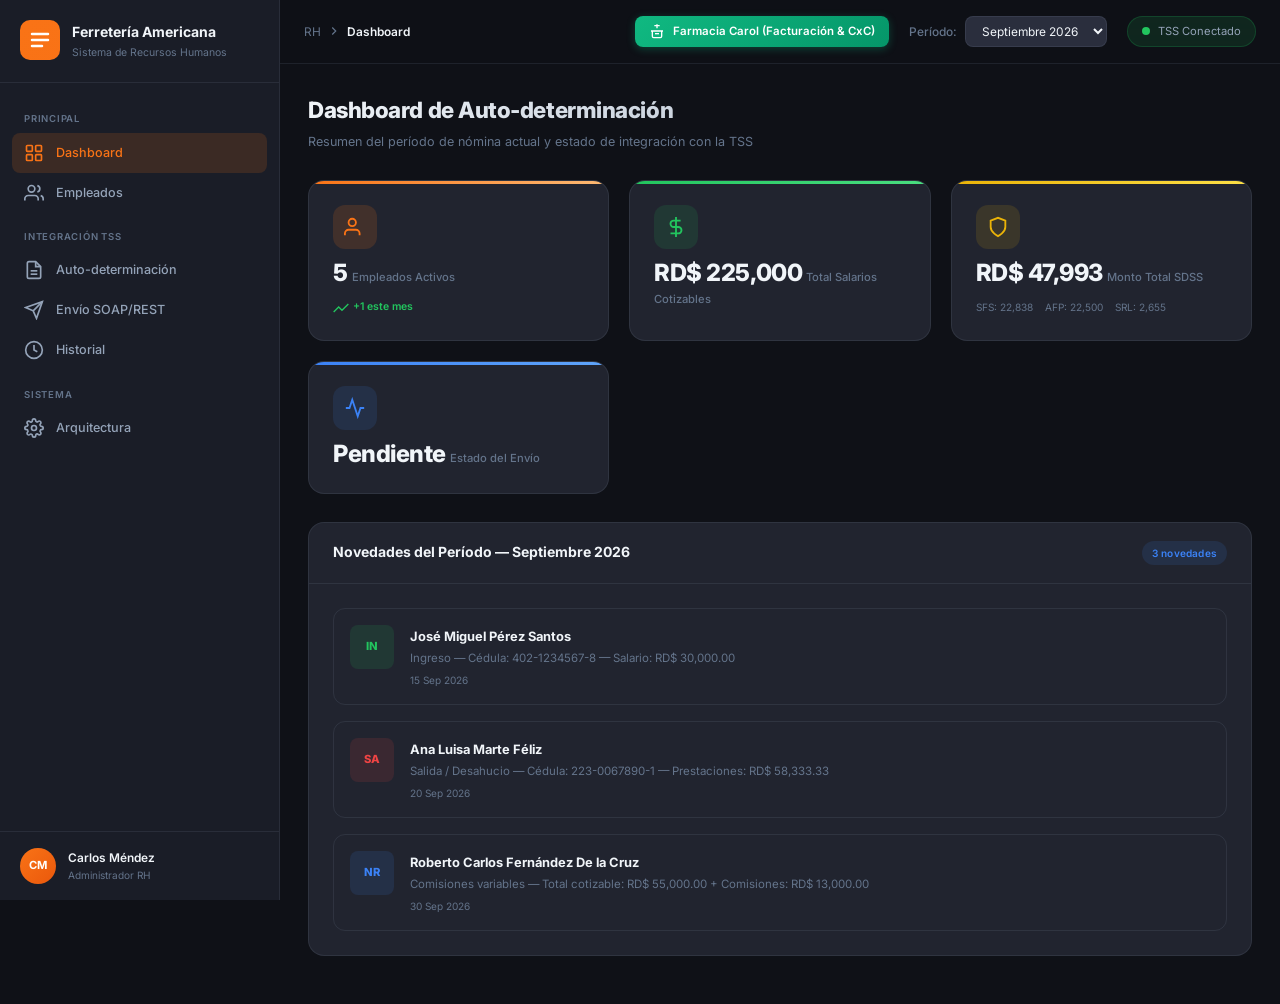
==== index.html @ 0974b5c7 "Integracion Facturacion y Cuentas x Cobrar con Triggers y BD Propietaria - Farmacia Carol ISO810" ====
<!DOCTYPE html>
<html lang="es">
<head>
  <meta charset="UTF-8">
  <meta name="viewport" content="width=device-width, initial-scale=1.0">
  <meta name="description" content="Sistema de Auto-determinación TSS - Ferretería Americana. Integración RH con la Tesorería de la Seguridad Social via SOAP/REST.">
  <title>Ferretería Americana | Auto-determinación TSS</title>
  <link rel="preconnect" href="https://fonts.googleapis.com">
  <link rel="preconnect" href="https://fonts.gstatic.com" crossorigin>
  <link href="https://fonts.googleapis.com/css2?family=Inter:wght@300;400;500;600;700;800&display=swap" rel="stylesheet">
  <link rel="stylesheet" href="autodeterminacion.css">
</head>
<body>

  <!-- ===== SIDEBAR ===== -->
  <aside class="sidebar" id="sidebar">
    <div class="sidebar-header">
      <div class="logo-container">
        <div class="logo-icon">
          <svg viewBox="0 0 40 40" fill="none">
            <rect width="40" height="40" rx="10" fill="url(#logoGrad)"/>
            <path d="M12 14h16M12 20h16M12 26h10" stroke="#fff" stroke-width="2.5" stroke-linecap="round"/>
            <defs><linearGradient id="logoGrad" x1="0" y1="0" x2="40" y2="40">
              <stop stop-color="#f97316"/><stop offset="1" stop-color="#ea580c"/>
            </linearGradient></defs>
          </svg>
        </div>
        <div class="logo-text">
          <h1>Ferretería Americana</h1>
          <span>Sistema de Recursos Humanos</span>
        </div>
      </div>
    </div>
    <nav class="sidebar-nav">
      <div class="nav-section-title">Principal</div>
      <a href="#" class="nav-item active" data-section="dashboard">
        <svg viewBox="0 0 24 24" fill="none" stroke="currentColor" stroke-width="2"><rect x="3" y="3" width="7" height="7" rx="1"/><rect x="14" y="3" width="7" height="7" rx="1"/><rect x="3" y="14" width="7" height="7" rx="1"/><rect x="14" y="14" width="7" height="7" rx="1"/></svg>
        <span>Dashboard</span>
      </a>
      <a href="#" class="nav-item" data-section="empleados">
        <svg viewBox="0 0 24 24" fill="none" stroke="currentColor" stroke-width="2"><path d="M17 21v-2a4 4 0 0 0-4-4H5a4 4 0 0 0-4 4v2"/><circle cx="9" cy="7" r="4"/><path d="M23 21v-2a4 4 0 0 0-3-3.87"/><path d="M16 3.13a4 4 0 0 1 0 7.75"/></svg>
        <span>Empleados</span>
      </a>
      <div class="nav-section-title">Integración TSS</div>
      <a href="#" class="nav-item" data-section="autodeterminacion">
        <svg viewBox="0 0 24 24" fill="none" stroke="currentColor" stroke-width="2"><path d="M14 2H6a2 2 0 0 0-2 2v16a2 2 0 0 0 2 2h12a2 2 0 0 0 2-2V8z"/><polyline points="14 2 14 8 20 8"/><line x1="16" y1="13" x2="8" y2="13"/><line x1="16" y1="17" x2="8" y2="17"/></svg>
        <span>Auto-determinación</span>
      </a>
      <a href="#" class="nav-item" data-section="envio">
        <svg viewBox="0 0 24 24" fill="none" stroke="currentColor" stroke-width="2"><line x1="22" y1="2" x2="11" y2="13"/><polygon points="22 2 15 22 11 13 2 9 22 2"/></svg>
        <span>Envío SOAP/REST</span>
      </a>
      <a href="#" class="nav-item" data-section="historial">
        <svg viewBox="0 0 24 24" fill="none" stroke="currentColor" stroke-width="2"><circle cx="12" cy="12" r="10"/><polyline points="12 6 12 12 16 14"/></svg>
        <span>Historial</span>
      </a>
      <div class="nav-section-title">Sistema</div>
      <a href="#" class="nav-item" data-section="arquitectura">
        <svg viewBox="0 0 24 24" fill="none" stroke="currentColor" stroke-width="2"><circle cx="12" cy="12" r="3"/><path d="M19.4 15a1.65 1.65 0 0 0 .33 1.82l.06.06a2 2 0 0 1 0 2.83 2 2 0 0 1-2.83 0l-.06-.06a1.65 1.65 0 0 0-1.82-.33 1.65 1.65 0 0 0-1 1.51V21a2 2 0 0 1-2 2 2 2 0 0 1-2-2v-.09A1.65 1.65 0 0 0 9 19.4a1.65 1.65 0 0 0-1.82.33l-.06.06a2 2 0 0 1-2.83 0 2 2 0 0 1 0-2.83l.06-.06A1.65 1.65 0 0 0 4.68 15a1.65 1.65 0 0 0-1.51-1H3a2 2 0 0 1-2-2 2 2 0 0 1 2-2h.09A1.65 1.65 0 0 0 4.6 9a1.65 1.65 0 0 0-.33-1.82l-.06-.06a2 2 0 0 1 0-2.83 2 2 0 0 1 2.83 0l.06.06A1.65 1.65 0 0 0 9 4.68a1.65 1.65 0 0 0 1-1.51V3a2 2 0 0 1 2-2 2 2 0 0 1 2 2v.09a1.65 1.65 0 0 0 1 1.51 1.65 1.65 0 0 0 1.82-.33l.06-.06a2 2 0 0 1 2.83 0 2 2 0 0 1 0 2.83l-.06.06A1.65 1.65 0 0 0 19.4 9a1.65 1.65 0 0 0 1.51 1H21a2 2 0 0 1 2 2 2 2 0 0 1-2 2h-.09a1.65 1.65 0 0 0-1.51 1z"/></svg>
        <span>Arquitectura</span>
      </a>
    </nav>
    <div class="sidebar-footer">
      <div class="user-info">
        <div class="user-avatar">CM</div>
        <div>
          <div class="user-name">Carlos Méndez</div>
          <div class="user-role">Administrador RH</div>
        </div>
      </div>
    </div>
  </aside>

  <!-- ===== MAIN CONTENT ===== -->
  <main class="main-content" id="mainContent">

    <!-- ===== TOP BAR ===== -->
    <header class="top-bar">
      <button class="menu-toggle" id="menuToggle" aria-label="Alternar menú">
        <svg viewBox="0 0 24 24" fill="none" stroke="currentColor" stroke-width="2"><line x1="3" y1="12" x2="21" y2="12"/><line x1="3" y1="6" x2="21" y2="6"/><line x1="3" y1="18" x2="21" y2="18"/></svg>
      </button>
      <div class="breadcrumb" id="breadcrumb">
        <span>RH</span>
        <svg viewBox="0 0 24 24" fill="none" stroke="currentColor" stroke-width="2" width="14" height="14"><polyline points="9 18 15 12 9 6"/></svg>
        <span class="breadcrumb-current">Dashboard</span>
      </div>
      <div class="top-bar-right">
        <a href="farmacia_carol.html" class="project-switch-btn" style="display:inline-flex; align-items:center; gap:8px; padding:6px 14px; background:linear-gradient(135deg, #10b981, #059669); color:#fff; border-radius:8px; text-decoration:none; font-size:0.82rem; font-weight:600; box-shadow:0 2px 8px rgba(16,185,129,0.3); transition:all 0.2s;">
          <svg viewBox="0 0 24 24" fill="none" stroke="currentColor" stroke-width="2" width="16" height="16"><path d="M12 2L12 8M8 4H16M3 12h18M5 12v8a2 2 0 0 0 2 2h10a2 2 0 0 0 2-2v-8"/><line x1="9" y1="16" x2="15" y2="16"/></svg>
          <span>Farmacia Carol (Facturación & CxC)</span>
        </a>
        <div class="period-selector">
          <label for="periodoSelect">Período:</label>
          <select id="periodoSelect">
            <option value="202609" selected>Septiembre 2026</option>
            <option value="202608">Agosto 2026</option>
            <option value="202607">Julio 2026</option>
          </select>
        </div>
        <div class="connection-status" id="connectionStatus">
          <span class="status-dot online"></span>
          <span>TSS Conectado</span>
        </div>
      </div>
    </header>

    <!-- ===== SECTION: DASHBOARD ===== -->
    <section class="content-section active" id="section-dashboard">
      <div class="section-header">
        <h2>Dashboard de Auto-determinación</h2>
        <p>Resumen del período de nómina actual y estado de integración con la TSS</p>
      </div>

      <div class="stats-grid">
        <div class="stat-card stat-primary">
          <div class="stat-icon">
            <svg viewBox="0 0 24 24" fill="none" stroke="currentColor" stroke-width="2"><path d="M17 21v-2a4 4 0 0 0-4-4H5a4 4 0 0 0-4 4v2"/><circle cx="9" cy="7" r="4"/></svg>
          </div>
          <div class="stat-content">
            <span class="stat-value" id="statEmpleados">5</span>
            <span class="stat-label">Empleados Activos</span>
          </div>
          <div class="stat-trend up">
            <svg viewBox="0 0 24 24" fill="none" stroke="currentColor" stroke-width="2" width="16" height="16"><polyline points="23 6 13.5 15.5 8.5 10.5 1 18"/></svg>
            +1 este mes
          </div>
        </div>
        <div class="stat-card stat-success">
          <div class="stat-icon">
            <svg viewBox="0 0 24 24" fill="none" stroke="currentColor" stroke-width="2"><line x1="12" y1="1" x2="12" y2="23"/><path d="M17 5H9.5a3.5 3.5 0 0 0 0 7h5a3.5 3.5 0 0 1 0 7H6"/></svg>
          </div>
          <div class="stat-content">
            <span class="stat-value" id="statSalarios">RD$ 225,000</span>
            <span class="stat-label">Total Salarios Cotizables</span>
          </div>
        </div>
        <div class="stat-card stat-warning">
          <div class="stat-icon">
            <svg viewBox="0 0 24 24" fill="none" stroke="currentColor" stroke-width="2"><path d="M12 22s8-4 8-10V5l-8-3-8 3v7c0 6 8 10 8 10z"/></svg>
          </div>
          <div class="stat-content">
            <span class="stat-value" id="statAportes">RD$ 47,993</span>
            <span class="stat-label">Monto Total SDSS</span>
          </div>
          <div class="stat-breakdown">
            <span>SFS: 22,838</span>
            <span>AFP: 22,500</span>
            <span>SRL: 2,655</span>
          </div>
        </div>
        <div class="stat-card stat-info">
          <div class="stat-icon">
            <svg viewBox="0 0 24 24" fill="none" stroke="currentColor" stroke-width="2"><polyline points="22 12 18 12 15 21 9 3 6 12 2 12"/></svg>
          </div>
          <div class="stat-content">
            <span class="stat-value" id="statEstado">Pendiente</span>
            <span class="stat-label">Estado del Envío</span>
          </div>
        </div>
      </div>

      <!-- Novedades del período -->
      <div class="card">
        <div class="card-header">
          <h3>Novedades del Período — Septiembre 2026</h3>
          <span class="badge badge-info">3 novedades</span>
        </div>
        <div class="card-body">
          <div class="novedades-timeline">
            <div class="novedad-item ingreso">
              <div class="novedad-icon">IN</div>
              <div class="novedad-content">
                <strong>José Miguel Pérez Santos</strong>
                <p>Ingreso — Cédula: 402-1234567-8 — Salario: RD$ 30,000.00</p>
                <span class="novedad-date">15 Sep 2026</span>
              </div>
            </div>
            <div class="novedad-item salida">
              <div class="novedad-icon">SA</div>
              <div class="novedad-content">
                <strong>Ana Luisa Marte Féliz</strong>
                <p>Salida / Desahucio — Cédula: 223-0067890-1 — Prestaciones: RD$ 58,333.33</p>
                <span class="novedad-date">20 Sep 2026</span>
              </div>
            </div>
            <div class="novedad-item aumento">
              <div class="novedad-icon">NR</div>
              <div class="novedad-content">
                <strong>Roberto Carlos Fernández De la Cruz</strong>
                <p>Comisiones variables — Total cotizable: RD$ 55,000.00 + Comisiones: RD$ 13,000.00</p>
                <span class="novedad-date">30 Sep 2026</span>
              </div>
            </div>
          </div>
        </div>
      </div>
    </section>

    <!-- ===== SECTION: EMPLEADOS ===== -->
    <section class="content-section" id="section-empleados">
      <div class="section-header">
        <h2>Nómina de Empleados</h2>
        <p>Trabajadores registrados en el Sistema de Seguridad Social</p>
      </div>
      <div class="card">
        <div class="card-header">
          <h3>Detalle de Empleados — Período 202609</h3>
          <div class="card-actions">
            <button class="btn btn-outline btn-sm" onclick="exportarTabla()">
              <svg viewBox="0 0 24 24" fill="none" stroke="currentColor" stroke-width="2" width="16" height="16"><path d="M21 15v4a2 2 0 0 1-2 2H5a2 2 0 0 1-2-2v-4"/><polyline points="7 10 12 15 17 10"/><line x1="12" y1="15" x2="12" y2="3"/></svg>
              Exportar
            </button>
          </div>
        </div>
        <div class="card-body table-responsive">
          <table class="data-table" id="tablaEmpleados">
            <thead>
              <tr>
                <th>#</th>
                <th>Doc</th>
                <th>Número</th>
                <th>Nombre Completo</th>
                <th>Novedad</th>
                <th>Tipo</th>
                <th>Salario Cot.</th>
                <th>SFS</th>
                <th>AFP</th>
                <th>SRL</th>
                <th>Total SDSS</th>
              </tr>
            </thead>
            <tbody id="tbodyEmpleados">
              <!-- Se llena por JS -->
            </tbody>
            <tfoot id="tfootEmpleados">
              <!-- Totales -->
            </tfoot>
          </table>
        </div>
      </div>
    </section>

    <!-- ===== SECTION: AUTO-DETERMINACIÓN ===== -->
    <section class="content-section" id="section-autodeterminacion">
      <div class="section-header">
        <h2>Generar Auto-determinación</h2>
        <p>Genera el archivo XML validado para envío a la TSS vía SUIR Plus</p>
      </div>

      <div class="workflow-steps">
        <div class="workflow-step completed" id="step1">
          <div class="step-number">1</div>
          <div class="step-content">
            <h4>Cierre de Nómina</h4>
            <p>Período cerrado</p>
          </div>
        </div>
        <div class="workflow-connector"></div>
        <div class="workflow-step active" id="step2">
          <div class="step-number">2</div>
          <div class="step-content">
            <h4>Generar XML</h4>
            <p>Auto-determinación</p>
          </div>
        </div>
        <div class="workflow-connector"></div>
        <div class="workflow-step" id="step3">
          <div class="step-number">3</div>
          <div class="step-content">
            <h4>Validar</h4>
            <p>Estructura XSD</p>
          </div>
        </div>
        <div class="workflow-connector"></div>
        <div class="workflow-step" id="step4">
          <div class="step-number">4</div>
          <div class="step-content">
            <h4>Enviar</h4>
            <p>Web Service SOAP</p>
          </div>
        </div>
        <div class="workflow-connector"></div>
        <div class="workflow-step" id="step5">
          <div class="step-number">5</div>
          <div class="step-content">
            <h4>Confirmación</h4>
            <p>Número de recibo</p>
          </div>
        </div>
      </div>

      <div class="generation-panel">
        <div class="card">
          <div class="card-header">
            <h3>Configuración del Envío</h3>
          </div>
          <div class="card-body">
            <div class="form-grid">
              <div class="form-group">
                <label for="rnc">RNC Empleador</label>
                <input type="text" id="rnc" value="131456789" readonly>
              </div>
              <div class="form-group">
                <label for="razonSocial">Razón Social</label>
                <input type="text" id="razonSocial" value="Ferretería Americana, S.R.L." readonly>
              </div>
              <div class="form-group">
                <label for="periodo">Período</label>
                <input type="text" id="periodo" value="202609" readonly>
              </div>
              <div class="form-group">
                <label for="moneda">Moneda</label>
                <input type="text" id="moneda" value="DOP" readonly>
              </div>
            </div>
            <div class="action-bar">
              <button class="btn btn-primary btn-lg" id="btnGenerar" onclick="generarXML()">
                <svg viewBox="0 0 24 24" fill="none" stroke="currentColor" stroke-width="2" width="20" height="20"><path d="M14 2H6a2 2 0 0 0-2 2v16a2 2 0 0 0 2 2h12a2 2 0 0 0 2-2V8z"/><polyline points="14 2 14 8 20 8"/></svg>
                Generar XML de Auto-determinación
              </button>
              <button class="btn btn-outline btn-lg" id="btnValidar" onclick="validarXML()" disabled>
                <svg viewBox="0 0 24 24" fill="none" stroke="currentColor" stroke-width="2" width="20" height="20"><path d="M22 11.08V12a10 10 0 1 1-5.93-9.14"/><polyline points="22 4 12 14.01 9 11.01"/></svg>
                Validar contra XSD
              </button>
            </div>
          </div>
        </div>

        <!-- XML Preview -->
        <div class="card" id="xmlPreviewCard" style="display:none;">
          <div class="card-header">
            <h3>Vista Previa del XML Generado</h3>
            <div class="card-actions">
              <button class="btn btn-sm btn-outline" onclick="copiarXML()">Copiar XML</button>
              <button class="btn btn-sm btn-outline" onclick="descargarXML()">Descargar</button>
            </div>
          </div>
          <div class="card-body">
            <pre class="xml-preview" id="xmlPreview"></pre>
          </div>
        </div>

        <!-- Validation Results -->
        <div class="card" id="validationCard" style="display:none;">
          <div class="card-header">
            <h3>Resultado de Validación</h3>
          </div>
          <div class="card-body" id="validationResults">
          </div>
        </div>
      </div>
    </section>

    <!-- ===== SECTION: ENVÍO SOAP/REST ===== -->
    <section class="content-section" id="section-envio">
      <div class="section-header">
        <h2>Envío a la TSS — Web Service SOAP</h2>
        <p>Transmisión del archivo de Auto-determinación mediante servicio web</p>
      </div>

      <div class="protocol-tabs">
        <button class="protocol-tab active" data-protocol="soap" onclick="switchProtocol('soap')">
          <span class="protocol-badge">SOAP 1.1</span>
          Documento/Literal
        </button>
        <button class="protocol-tab" data-protocol="rest" onclick="switchProtocol('rest')">
          <span class="protocol-badge rest">REST</span>
          JSON / API
        </button>
      </div>

      <!-- SOAP Panel -->
      <div class="protocol-panel active" id="panel-soap">
        <div class="card">
          <div class="card-header">
            <h3>Envelope SOAP — EnviarAutodeterminacion</h3>
            <span class="badge badge-primary">POST</span>
          </div>
          <div class="card-body">
            <div class="endpoint-bar">
              <span class="method-badge">POST</span>
              <code>https://rh.ferreteriaamericana.com.do/ws/autodeterminacion</code>
            </div>
            <div class="soap-container">
              <div class="soap-section">
                <h4>Request SOAP Envelope</h4>
                <pre class="xml-preview soap-request" id="soapRequest"></pre>
              </div>
              <div class="soap-section">
                <h4>Response SOAP Envelope</h4>
                <pre class="xml-preview soap-response" id="soapResponse">
                  <!-- Se llena al hacer envío -->
                </pre>
              </div>
            </div>
            <div class="action-bar">
              <button class="btn btn-primary btn-lg" id="btnEnviarSOAP" onclick="enviarSOAP()">
                <svg viewBox="0 0 24 24" fill="none" stroke="currentColor" stroke-width="2" width="20" height="20"><line x1="22" y1="2" x2="11" y2="13"/><polygon points="22 2 15 22 11 13 2 9 22 2"/></svg>
                Enviar vía SOAP
              </button>
            </div>
          </div>
        </div>
      </div>

      <!-- REST Panel -->
      <div class="protocol-panel" id="panel-rest">
        <div class="card">
          <div class="card-header">
            <h3>API REST — Enviar Autodeterminación</h3>
            <span class="badge badge-success">REST</span>
          </div>
          <div class="card-body">
            <div class="endpoint-bar">
              <span class="method-badge post">POST</span>
              <code>https://api.ferreteriaamericana.com.do/v1/autodeterminacion</code>
            </div>
            <div class="rest-headers">
              <h4>Headers</h4>
              <pre class="code-block">{
  "Content-Type": "application/json",
  "Authorization": "Bearer eyJhbGciOiJSUzI1NiIs...",
  "X-RNC": "131456789",
  "X-Request-ID": "uuid-generated"
}</pre>
            </div>
            <div class="soap-container">
              <div class="soap-section">
                <h4>Request Body (JSON)</h4>
                <pre class="xml-preview" id="restRequest"></pre>
              </div>
              <div class="soap-section">
                <h4>Response (JSON)</h4>
                <pre class="xml-preview" id="restResponse"></pre>
              </div>
            </div>
            <div class="action-bar">
              <button class="btn btn-primary btn-lg" onclick="enviarREST()">
                <svg viewBox="0 0 24 24" fill="none" stroke="currentColor" stroke-width="2" width="20" height="20"><line x1="22" y1="2" x2="11" y2="13"/><polygon points="22 2 15 22 11 13 2 9 22 2"/></svg>
                Enviar vía REST API
              </button>
            </div>
          </div>
        </div>
      </div>
    </section>

    <!-- ===== SECTION: HISTORIAL ===== -->
    <section class="content-section" id="section-historial">
      <div class="section-header">
        <h2>Historial de Envíos</h2>
        <p>Registro de todas las transmisiones realizadas a la TSS</p>
      </div>
      <div class="card">
        <div class="card-body table-responsive">
          <table class="data-table">
            <thead>
              <tr>
                <th>No. Confirmación</th>
                <th>Período</th>
                <th>Fecha Envío</th>
                <th>Protocolo</th>
                <th>Empleados</th>
                <th>Monto Total</th>
                <th>Estado</th>
              </tr>
            </thead>
            <tbody id="tbodyHistorial">
              <tr>
                <td><code>TSS-2026-08-00451</code></td>
                <td>202608</td>
                <td>2026-08-30 16:45</td>
                <td><span class="badge badge-primary">SOAP</span></td>
                <td>4</td>
                <td>RD$ 42,150.00</td>
                <td><span class="status-pill accepted">Aceptado</span></td>
              </tr>
              <tr>
                <td><code>TSS-2026-07-00389</code></td>
                <td>202607</td>
                <td>2026-07-31 15:20</td>
                <td><span class="badge badge-primary">SOAP</span></td>
                <td>4</td>
                <td>RD$ 41,800.00</td>
                <td><span class="status-pill accepted">Aceptado</span></td>
              </tr>
              <tr>
                <td><code>TSS-2026-06-00312</code></td>
                <td>202606</td>
                <td>2026-06-29 14:10</td>
                <td><span class="badge badge-success">REST</span></td>
                <td>4</td>
                <td>RD$ 41,800.00</td>
                <td><span class="status-pill accepted">Aceptado</span></td>
              </tr>
            </tbody>
          </table>
        </div>
      </div>
    </section>

    <!-- ===== SECTION: ARQUITECTURA ===== -->
    <section class="content-section" id="section-arquitectura">
      <div class="section-header">
        <h2>Arquitectura de Integración</h2>
        <p>Diagrama y justificación técnica de los componentes utilizados</p>
      </div>

      <div class="architecture-grid">
        <!-- Diagrama visual -->
        <div class="card arch-diagram-card">
          <div class="card-header">
            <h3>Diagrama de Arquitectura</h3>
          </div>
          <div class="card-body">
            <div class="arch-diagram">
              <!-- Capa 1: Sistema RH -->
              <div class="arch-layer layer-rh">
                <div class="layer-title">Sistema RH — Ferretería Americana</div>
                <div class="arch-components">
                  <div class="arch-component">
                    <div class="component-icon rh">
                      <svg viewBox="0 0 24 24" fill="none" stroke="currentColor" stroke-width="2"><path d="M17 21v-2a4 4 0 0 0-4-4H5a4 4 0 0 0-4 4v2"/><circle cx="9" cy="7" r="4"/></svg>
                    </div>
                    <span>Módulo de Nómina</span>
                  </div>
                  <div class="arch-arrow">→</div>
                  <div class="arch-component">
                    <div class="component-icon rh">
                      <svg viewBox="0 0 24 24" fill="none" stroke="currentColor" stroke-width="2"><path d="M14 2H6a2 2 0 0 0-2 2v16a2 2 0 0 0 2 2h12a2 2 0 0 0 2-2V8z"/><polyline points="14 2 14 8 20 8"/></svg>
                    </div>
                    <span>Generador XML/JSON</span>
                  </div>
                  <div class="arch-arrow">→</div>
                  <div class="arch-component">
                    <div class="component-icon rh">
                      <svg viewBox="0 0 24 24" fill="none" stroke="currentColor" stroke-width="2"><path d="M22 11.08V12a10 10 0 1 1-5.93-9.14"/><polyline points="22 4 12 14.01 9 11.01"/></svg>
                    </div>
                    <span>Validador XSD</span>
                  </div>
                </div>
              </div>

              <!-- Capa 2: Middleware -->
              <div class="arch-layer-connector">
                <div class="connector-line"></div>
                <div class="connector-label">SOAP/REST (HTTPS + TLS 1.3)</div>
                <div class="connector-line"></div>
              </div>

              <div class="arch-layer layer-middleware">
                <div class="layer-title">Middleware / ESB (Bus de Servicios)</div>
                <div class="arch-components">
                  <div class="arch-component">
                    <div class="component-icon mw">
                      <svg viewBox="0 0 24 24" fill="none" stroke="currentColor" stroke-width="2"><rect x="2" y="3" width="20" height="14" rx="2" ry="2"/><line x1="8" y1="21" x2="16" y2="21"/><line x1="12" y1="17" x2="12" y2="21"/></svg>
                    </div>
                    <span>WSDL Contract</span>
                  </div>
                  <div class="arch-arrow">→</div>
                  <div class="arch-component">
                    <div class="component-icon mw">
                      <svg viewBox="0 0 24 24" fill="none" stroke="currentColor" stroke-width="2"><path d="M12 22s8-4 8-10V5l-8-3-8 3v7c0 6 8 10 8 10z"/></svg>
                    </div>
                    <span>Autenticación & Cifrado</span>
                  </div>
                  <div class="arch-arrow">→</div>
                  <div class="arch-component">
                    <div class="component-icon mw">
                      <svg viewBox="0 0 24 24" fill="none" stroke="currentColor" stroke-width="2"><polyline points="16 18 22 12 16 6"/><polyline points="8 6 2 12 8 18"/></svg>
                    </div>
                    <span>Transformación XSLT</span>
                  </div>
                </div>
              </div>

              <!-- Capa 3: TSS -->
              <div class="arch-layer-connector">
                <div class="connector-line"></div>
                <div class="connector-label">Archivo Estructurado (SUIR Plus)</div>
                <div class="connector-line"></div>
              </div>

              <div class="arch-layer layer-tss">
                <div class="layer-title">TSS — SUIR Plus (Gobierno RD)</div>
                <div class="arch-components">
                  <div class="arch-component">
                    <div class="component-icon tss">
                      <svg viewBox="0 0 24 24" fill="none" stroke="currentColor" stroke-width="2"><ellipse cx="12" cy="5" rx="9" ry="3"/><path d="M21 12c0 1.66-4 3-9 3s-9-1.34-9-3"/><path d="M3 5v14c0 1.66 4 3 9 3s9-1.34 9-3V5"/></svg>
                    </div>
                    <span>Base de Datos SDSS</span>
                  </div>
                  <div class="arch-arrow">→</div>
                  <div class="arch-component">
                    <div class="component-icon tss">
                      <svg viewBox="0 0 24 24" fill="none" stroke="currentColor" stroke-width="2"><path d="M12 22s8-4 8-10V5l-8-3-8 3v7c0 6 8 10 8 10z"/></svg>
                    </div>
                    <span>SFS / AFP / SRL</span>
                  </div>
                </div>
              </div>
            </div>
          </div>
        </div>

        <!-- Justificación -->
        <div class="card">
          <div class="card-header">
            <h3>Justificación Técnica</h3>
          </div>
          <div class="card-body">
            <div class="justification-list">
              <div class="justification-item">
                <div class="just-icon soap-icon">SOAP</div>
                <div class="just-content">
                  <h4>¿Por qué SOAP como protocolo principal?</h4>
                  <p>Se selecciona SOAP 1.1 (Document/Literal) por ser el estándar en integraciones con entidades gubernamentales dominicanas. El WSDL actúa como <strong>contrato formal</strong> entre ambos sistemas, garantizando validación de tipos mediante XSD, integridad del mensaje, y trazabilidad con WS-Security. La TSS, al ser una entidad del SDSS, requiere formatos estrictos y auditables.</p>
                </div>
              </div>
              <div class="justification-item">
                <div class="just-icon rest-icon">REST</div>
                <div class="just-content">
                  <h4>¿Por qué también REST como alternativa?</h4>
                  <p>Se ofrece un endpoint REST/JSON como canal alternativo para facilitar integraciones modernas con aplicaciones móviles y dashboards en tiempo real. La conversión JSON↔XML se realiza en el middleware, manteniendo la compatibilidad con el esquema XSD de la TSS.</p>
                </div>
              </div>
              <div class="justification-item">
                <div class="just-icon xsd-icon">XSD</div>
                <div class="just-content">
                  <h4>¿Por qué XSD como tecnología de validación?</h4>
                  <p>El esquema <code>AutodeterminacionTSS.xsd</code> define restricciones precisas (patterns para RNC/cédula, enumeraciones para tipo de novedad, totales de control) que permiten validar la estructura <strong>antes del envío</strong>, reduciendo rechazos por parte del SUIR Plus. Sigue la misma filosofía de la asignación anterior (AsientoActivosFijos.xsd).</p>
                </div>
              </div>
              <div class="justification-item">
                <div class="just-icon mw-icon">ESB</div>
                <div class="just-content">
                  <h4>¿Por qué un Middleware/ESB intermediario?</h4>
                  <p>El bus de servicios desacopla el sistema RH propietario de la TSS, permitiendo: (1) transformación XSLT del XML propietario al formato SUIR, (2) autenticación centralizada con WS-Security, (3) retry automático ante fallos de red, (4) logging de auditoría para fines fiscales (Ley 87-01).</p>
                </div>
              </div>
              <div class="justification-item">
                <div class="just-icon sec-icon">TLS</div>
                <div class="just-content">
                  <h4>¿Por qué HTTPS/TLS 1.3?</h4>
                  <p>La información transmitida incluye datos personales sensibles (cédulas, salarios, NSS) protegidos por la Ley 172-13 de Protección de Datos Personales de RD. Se utiliza TLS 1.3 con certificados X.509 para cifrado en tránsito y autenticación mutua (mTLS) entre el sistema RH y la TSS.</p>
                </div>
              </div>
            </div>
          </div>
        </div>

        <!-- Tabla de tasas -->
        <div class="card">
          <div class="card-header">
            <h3>Tasas de Cotización SDSS Vigentes (Ley 87-01)</h3>
          </div>
          <div class="card-body table-responsive">
            <table class="data-table rates-table">
              <thead>
                <tr>
                  <th>Concepto</th>
                  <th>Empleador</th>
                  <th>Trabajador</th>
                  <th>Total</th>
                  <th>Tope Salarial</th>
                </tr>
              </thead>
              <tbody>
                <tr>
                  <td><strong>SFS</strong> — Seguro Familiar de Salud</td>
                  <td>7.09%</td>
                  <td>3.04%</td>
                  <td>10.13%</td>
                  <td>10 salarios mínimos</td>
                </tr>
                <tr>
                  <td><strong>AFP</strong> — Fondo de Pensiones</td>
                  <td>7.10%</td>
                  <td>2.87%</td>
                  <td>9.97%</td>
                  <td>20 salarios mínimos</td>
                </tr>
                <tr>
                  <td><strong>SRL</strong> — Seguro de Riesgos Laborales</td>
                  <td>1.18%*</td>
                  <td>—</td>
                  <td>1.18%</td>
                  <td>4 salarios mínimos</td>
                </tr>
              </tbody>
            </table>
            <p class="table-note">* La tasa del SRL varía según la categoría de riesgo de la actividad económica (1.00% – 1.60%). Para comercio al por menor: 1.18%.</p>
          </div>
        </div>
      </div>
    </section>

  </main>

  <!-- Toast notifications -->
  <div class="toast-container" id="toastContainer"></div>

  <script src="autodeterminacion.js"></script>
</body>
</html>
---- autodeterminacion.css ----
/* ============================================================
   Ferretería Americana — Sistema RH / Auto-determinación TSS
   Stylesheet Principal
   ============================================================ */

/* === CSS CUSTOM PROPERTIES === */
:root {
  /* Colors */
  --primary: #f97316;
  --primary-dark: #ea580c;
  --primary-light: #fdba74;
  --primary-50: rgba(249, 115, 22, 0.08);
  --primary-100: rgba(249, 115, 22, 0.15);

  --bg-dark: #0f1117;
  --bg-surface: #1a1d27;
  --bg-card: #21242f;
  --bg-elevated: #282c3a;
  --bg-input: #2a2e3d;

  --text-primary: #f1f5f9;
  --text-secondary: #94a3b8;
  --text-muted: #64748b;
  --text-inverse: #0f172a;

  --border: rgba(148, 163, 184, 0.12);
  --border-hover: rgba(148, 163, 184, 0.25);

  --success: #22c55e;
  --success-bg: rgba(34, 197, 94, 0.12);
  --warning: #eab308;
  --warning-bg: rgba(234, 179, 8, 0.12);
  --error: #ef4444;
  --error-bg: rgba(239, 68, 68, 0.12);
  --info: #3b82f6;
  --info-bg: rgba(59, 130, 246, 0.12);

  /* Layout */
  --sidebar-width: 280px;
  --sidebar-collapsed: 0px;
  --topbar-height: 64px;
  --radius-sm: 8px;
  --radius-md: 12px;
  --radius-lg: 16px;
  --radius-xl: 20px;

  /* Shadows */
  --shadow-sm: 0 1px 2px rgba(0,0,0,0.3);
  --shadow-md: 0 4px 12px rgba(0,0,0,0.3);
  --shadow-lg: 0 8px 32px rgba(0,0,0,0.4);
  --shadow-glow: 0 0 40px rgba(249, 115, 22, 0.15);

  /* Transitions */
  --transition-fast: 150ms cubic-bezier(0.4, 0, 0.2, 1);
  --transition-base: 250ms cubic-bezier(0.4, 0, 0.2, 1);
  --transition-slow: 400ms cubic-bezier(0.4, 0, 0.2, 1);
}

/* === RESET & BASE === */
*, *::before, *::after {
  margin: 0;
  padding: 0;
  box-sizing: border-box;
}

html {
  font-size: 14px;
  scroll-behavior: smooth;
}

body {
  font-family: 'Inter', system-ui, -apple-system, sans-serif;
  background: var(--bg-dark);
  color: var(--text-primary);
  line-height: 1.6;
  display: flex;
  min-height: 100vh;
  overflow-x: hidden;
}

/* === SCROLLBAR === */
::-webkit-scrollbar {
  width: 6px;
  height: 6px;
}
::-webkit-scrollbar-track {
  background: transparent;
}
::-webkit-scrollbar-thumb {
  background: var(--border-hover);
  border-radius: 3px;
}
::-webkit-scrollbar-thumb:hover {
  background: var(--text-muted);
}

/* === SIDEBAR === */
.sidebar {
  position: fixed;
  top: 0;
  left: 0;
  width: var(--sidebar-width);
  height: 100vh;
  background: var(--bg-surface);
  border-right: 1px solid var(--border);
  display: flex;
  flex-direction: column;
  z-index: 100;
  transition: transform var(--transition-base);
}

.sidebar-header {
  padding: 20px 20px 16px;
  border-bottom: 1px solid var(--border);
}

.logo-container {
  display: flex;
  align-items: center;
  gap: 12px;
}

.logo-icon svg {
  width: 40px;
  height: 40px;
}

.logo-text h1 {
  font-size: 1rem;
  font-weight: 700;
  color: var(--text-primary);
  line-height: 1.2;
}

.logo-text span {
  font-size: 0.75rem;
  color: var(--text-muted);
  font-weight: 400;
}

.sidebar-nav {
  flex: 1;
  overflow-y: auto;
  padding: 12px;
}

.nav-section-title {
  font-size: 0.68rem;
  font-weight: 600;
  text-transform: uppercase;
  letter-spacing: 0.08em;
  color: var(--text-muted);
  padding: 16px 12px 6px;
}

.nav-item {
  display: flex;
  align-items: center;
  gap: 12px;
  padding: 10px 12px;
  border-radius: var(--radius-sm);
  color: var(--text-secondary);
  text-decoration: none;
  font-size: 0.9rem;
  font-weight: 500;
  transition: all var(--transition-fast);
  cursor: pointer;
}

.nav-item svg {
  width: 20px;
  height: 20px;
  flex-shrink: 0;
}

.nav-item:hover {
  background: var(--primary-50);
  color: var(--text-primary);
}

.nav-item.active {
  background: var(--primary-100);
  color: var(--primary);
}

.nav-item.active svg {
  stroke: var(--primary);
}

.sidebar-footer {
  padding: 16px 20px;
  border-top: 1px solid var(--border);
}

.user-info {
  display: flex;
  align-items: center;
  gap: 12px;
}

.user-avatar {
  width: 36px;
  height: 36px;
  border-radius: 50%;
  background: linear-gradient(135deg, var(--primary), var(--primary-dark));
  display: flex;
  align-items: center;
  justify-content: center;
  font-weight: 700;
  font-size: 0.8rem;
  color: white;
}

.user-name {
  font-weight: 600;
  font-size: 0.85rem;
}

.user-role {
  font-size: 0.72rem;
  color: var(--text-muted);
}

/* === MAIN CONTENT === */
.main-content {
  margin-left: var(--sidebar-width);
  flex: 1;
  min-height: 100vh;
  transition: margin-left var(--transition-base);
}

/* === TOP BAR === */
.top-bar {
  position: sticky;
  top: 0;
  z-index: 50;
  height: var(--topbar-height);
  background: rgba(15, 17, 23, 0.85);
  backdrop-filter: blur(16px);
  -webkit-backdrop-filter: blur(16px);
  border-bottom: 1px solid var(--border);
  display: flex;
  align-items: center;
  padding: 0 24px;
  gap: 16px;
}

.menu-toggle {
  display: none;
  background: none;
  border: none;
  color: var(--text-secondary);
  cursor: pointer;
  padding: 6px;
}

.menu-toggle svg {
  width: 24px;
  height: 24px;
}

.breadcrumb {
  display: flex;
  align-items: center;
  gap: 6px;
  font-size: 0.85rem;
  color: var(--text-muted);
}

.breadcrumb-current {
  color: var(--text-primary);
  font-weight: 600;
}

.top-bar-right {
  margin-left: auto;
  display: flex;
  align-items: center;
  gap: 20px;
}

.period-selector {
  display: flex;
  align-items: center;
  gap: 8px;
  font-size: 0.85rem;
}

.period-selector label {
  color: var(--text-muted);
  font-weight: 500;
}

.period-selector select {
  background: var(--bg-input);
  border: 1px solid var(--border);
  border-radius: var(--radius-sm);
  color: var(--text-primary);
  padding: 6px 12px;
  font-family: inherit;
  font-size: 0.85rem;
  cursor: pointer;
}

.connection-status {
  display: flex;
  align-items: center;
  gap: 8px;
  font-size: 0.8rem;
  color: var(--text-secondary);
  padding: 6px 14px;
  background: var(--success-bg);
  border-radius: 20px;
  border: 1px solid rgba(34, 197, 94, 0.2);
}

.status-dot {
  width: 8px;
  height: 8px;
  border-radius: 50%;
  background: var(--success);
  animation: pulse-dot 2s ease-in-out infinite;
}

@keyframes pulse-dot {
  0%, 100% { opacity: 1; box-shadow: 0 0 0 0 rgba(34, 197, 94, 0.4); }
  50% { opacity: 0.8; box-shadow: 0 0 0 6px rgba(34, 197, 94, 0); }
}

/* === CONTENT SECTIONS === */
.content-section {
  display: none;
  padding: 28px;
  animation: fadeInSection 0.35s ease;
}

.content-section.active {
  display: block;
}

@keyframes fadeInSection {
  from { opacity: 0; transform: translateY(12px); }
  to { opacity: 1; transform: translateY(0); }
}

.section-header {
  margin-bottom: 28px;
}

.section-header h2 {
  font-size: 1.6rem;
  font-weight: 800;
  letter-spacing: -0.02em;
  background: linear-gradient(135deg, var(--text-primary), var(--text-secondary));
  -webkit-background-clip: text;
  -webkit-text-fill-color: transparent;
  background-clip: text;
}

.section-header p {
  color: var(--text-muted);
  font-size: 0.9rem;
  margin-top: 4px;
}

/* === STATS GRID === */
.stats-grid {
  display: grid;
  grid-template-columns: repeat(auto-fit, minmax(240px, 1fr));
  gap: 20px;
  margin-bottom: 28px;
}

.stat-card {
  background: var(--bg-card);
  border: 1px solid var(--border);
  border-radius: var(--radius-lg);
  padding: 24px;
  display: flex;
  flex-direction: column;
  gap: 12px;
  transition: all var(--transition-base);
  position: relative;
  overflow: hidden;
}

.stat-card::before {
  content: '';
  position: absolute;
  top: 0;
  left: 0;
  right: 0;
  height: 3px;
  border-radius: var(--radius-lg) var(--radius-lg) 0 0;
}

.stat-primary::before { background: linear-gradient(90deg, var(--primary), var(--primary-light)); }
.stat-success::before { background: linear-gradient(90deg, var(--success), #4ade80); }
.stat-warning::before { background: linear-gradient(90deg, var(--warning), #fde047); }
.stat-info::before    { background: linear-gradient(90deg, var(--info), #60a5fa); }

.stat-card:hover {
  transform: translateY(-2px);
  box-shadow: var(--shadow-md);
  border-color: var(--border-hover);
}

.stat-icon {
  width: 44px;
  height: 44px;
  border-radius: var(--radius-md);
  display: flex;
  align-items: center;
  justify-content: center;
}

.stat-primary .stat-icon { background: var(--primary-100); color: var(--primary); }
.stat-success .stat-icon { background: var(--success-bg); color: var(--success); }
.stat-warning .stat-icon { background: var(--warning-bg); color: var(--warning); }
.stat-info .stat-icon    { background: var(--info-bg); color: var(--info); }

.stat-icon svg {
  width: 22px;
  height: 22px;
}

.stat-value {
  font-size: 1.7rem;
  font-weight: 800;
  letter-spacing: -0.02em;
  line-height: 1;
}

.stat-label {
  font-size: 0.8rem;
  color: var(--text-muted);
  font-weight: 500;
}

.stat-trend {
  display: flex;
  align-items: center;
  gap: 4px;
  font-size: 0.75rem;
  font-weight: 600;
}

.stat-trend.up { color: var(--success); }

.stat-breakdown {
  display: flex;
  gap: 12px;
  font-size: 0.72rem;
  color: var(--text-muted);
}

/* === CARDS === */
.card {
  background: var(--bg-card);
  border: 1px solid var(--border);
  border-radius: var(--radius-lg);
  overflow: hidden;
  margin-bottom: 20px;
}

.card-header {
  display: flex;
  align-items: center;
  justify-content: space-between;
  padding: 18px 24px;
  border-bottom: 1px solid var(--border);
}

.card-header h3 {
  font-size: 1rem;
  font-weight: 700;
}

.card-actions {
  display: flex;
  gap: 8px;
}

.card-body {
  padding: 24px;
}

/* === BADGES === */
.badge {
  display: inline-flex;
  align-items: center;
  padding: 4px 10px;
  border-radius: 20px;
  font-size: 0.72rem;
  font-weight: 600;
  letter-spacing: 0.02em;
}

.badge-primary { background: var(--primary-100); color: var(--primary); }
.badge-success { background: var(--success-bg); color: var(--success); }
.badge-warning { background: var(--warning-bg); color: var(--warning); }
.badge-info    { background: var(--info-bg); color: var(--info); }

/* === BUTTONS === */
.btn {
  display: inline-flex;
  align-items: center;
  gap: 8px;
  padding: 10px 20px;
  border: none;
  border-radius: var(--radius-sm);
  font-family: inherit;
  font-weight: 600;
  font-size: 0.85rem;
  cursor: pointer;
  transition: all var(--transition-fast);
  text-decoration: none;
}

.btn-sm { padding: 6px 12px; font-size: 0.78rem; }
.btn-lg { padding: 14px 28px; font-size: 0.95rem; }

.btn-primary {
  background: linear-gradient(135deg, var(--primary), var(--primary-dark));
  color: white;
  box-shadow: 0 2px 8px rgba(249, 115, 22, 0.3);
}
.btn-primary:hover {
  transform: translateY(-1px);
  box-shadow: 0 4px 16px rgba(249, 115, 22, 0.4);
}
.btn-primary:disabled {
  opacity: 0.5;
  cursor: not-allowed;
  transform: none;
  box-shadow: none;
}

.btn-outline {
  background: transparent;
  color: var(--text-secondary);
  border: 1px solid var(--border);
}
.btn-outline:hover {
  background: var(--bg-elevated);
  color: var(--text-primary);
  border-color: var(--border-hover);
}

.btn-success {
  background: linear-gradient(135deg, var(--success), #16a34a);
  color: white;
}

/* === TABLES === */
.table-responsive {
  overflow-x: auto;
}

.data-table {
  width: 100%;
  border-collapse: collapse;
  font-size: 0.85rem;
}

.data-table th {
  text-align: left;
  padding: 12px 16px;
  font-weight: 600;
  font-size: 0.75rem;
  text-transform: uppercase;
  letter-spacing: 0.05em;
  color: var(--text-muted);
  background: var(--bg-elevated);
  border-bottom: 1px solid var(--border);
  white-space: nowrap;
}

.data-table td {
  padding: 12px 16px;
  border-bottom: 1px solid var(--border);
  color: var(--text-secondary);
}

.data-table tbody tr {
  transition: background var(--transition-fast);
}

.data-table tbody tr:hover {
  background: var(--primary-50);
}

.data-table tfoot td {
  font-weight: 700;
  color: var(--text-primary);
  background: var(--bg-elevated);
}

.data-table code {
  font-size: 0.8rem;
  background: var(--bg-input);
  padding: 2px 8px;
  border-radius: 4px;
  color: var(--primary-light);
}

/* === STATUS PILLS === */
.status-pill {
  display: inline-flex;
  align-items: center;
  padding: 4px 12px;
  border-radius: 20px;
  font-size: 0.75rem;
  font-weight: 600;
}

.status-pill.accepted {
  background: var(--success-bg);
  color: var(--success);
}

.status-pill.pending {
  background: var(--warning-bg);
  color: var(--warning);
}

.status-pill.rejected {
  background: var(--error-bg);
  color: var(--error);
}

/* === NOVEDADES TIMELINE === */
.novedades-timeline {
  display: flex;
  flex-direction: column;
  gap: 16px;
}

.novedad-item {
  display: flex;
  gap: 16px;
  padding: 16px;
  border-radius: var(--radius-md);
  border: 1px solid var(--border);
  transition: all var(--transition-fast);
}

.novedad-item:hover {
  border-color: var(--border-hover);
  background: rgba(255,255,255,0.02);
}

.novedad-icon {
  width: 44px;
  height: 44px;
  border-radius: var(--radius-sm);
  display: flex;
  align-items: center;
  justify-content: center;
  font-weight: 800;
  font-size: 0.8rem;
  flex-shrink: 0;
}

.novedad-item.ingreso .novedad-icon { background: var(--success-bg); color: var(--success); }
.novedad-item.salida .novedad-icon  { background: var(--error-bg); color: var(--error); }
.novedad-item.aumento .novedad-icon { background: var(--info-bg); color: var(--info); }

.novedad-content strong {
  font-size: 0.92rem;
}

.novedad-content p {
  font-size: 0.82rem;
  color: var(--text-muted);
  margin-top: 2px;
}

.novedad-date {
  font-size: 0.72rem;
  color: var(--text-muted);
  margin-top: 4px;
  display: block;
}

/* === WORKFLOW STEPS === */
.workflow-steps {
  display: flex;
  align-items: center;
  justify-content: center;
  gap: 0;
  margin-bottom: 32px;
  padding: 24px;
  background: var(--bg-card);
  border: 1px solid var(--border);
  border-radius: var(--radius-lg);
  overflow-x: auto;
}

.workflow-step {
  display: flex;
  align-items: center;
  gap: 12px;
  padding: 12px 16px;
  border-radius: var(--radius-md);
  transition: all var(--transition-base);
  flex-shrink: 0;
}

.step-number {
  width: 36px;
  height: 36px;
  border-radius: 50%;
  display: flex;
  align-items: center;
  justify-content: center;
  font-weight: 700;
  font-size: 0.85rem;
  background: var(--bg-elevated);
  color: var(--text-muted);
  border: 2px solid var(--border);
  flex-shrink: 0;
  transition: all var(--transition-base);
}

.workflow-step.completed .step-number {
  background: var(--success);
  color: white;
  border-color: var(--success);
}

.workflow-step.active .step-number {
  background: var(--primary);
  color: white;
  border-color: var(--primary);
  box-shadow: 0 0 12px rgba(249, 115, 22, 0.4);
}

.step-content h4 {
  font-size: 0.82rem;
  font-weight: 600;
}

.step-content p {
  font-size: 0.7rem;
  color: var(--text-muted);
}

.workflow-step.completed .step-content h4 { color: var(--success); }
.workflow-step.active .step-content h4    { color: var(--primary); }

.workflow-connector {
  width: 40px;
  height: 2px;
  background: var(--border);
  flex-shrink: 0;
}

/* === FORM === */
.form-grid {
  display: grid;
  grid-template-columns: repeat(auto-fit, minmax(200px, 1fr));
  gap: 16px;
  margin-bottom: 24px;
}

.form-group label {
  display: block;
  font-size: 0.78rem;
  font-weight: 600;
  color: var(--text-muted);
  text-transform: uppercase;
  letter-spacing: 0.04em;
  margin-bottom: 6px;
}

.form-group input,
.form-group select {
  width: 100%;
  padding: 10px 14px;
  background: var(--bg-input);
  border: 1px solid var(--border);
  border-radius: var(--radius-sm);
  color: var(--text-primary);
  font-family: inherit;
  font-size: 0.9rem;
  transition: border-color var(--transition-fast);
}

.form-group input:focus {
  outline: none;
  border-color: var(--primary);
  box-shadow: 0 0 0 3px var(--primary-50);
}

.form-group input[readonly] {
  opacity: 0.7;
}

.action-bar {
  display: flex;
  gap: 12px;
  flex-wrap: wrap;
}

/* === XML PREVIEW === */
.xml-preview {
  background: var(--bg-dark);
  border: 1px solid var(--border);
  border-radius: var(--radius-sm);
  padding: 20px;
  font-family: 'JetBrains Mono', 'Fira Code', 'Consolas', monospace;
  font-size: 0.78rem;
  line-height: 1.7;
  color: var(--text-secondary);
  overflow-x: auto;
  max-height: 500px;
  overflow-y: auto;
  white-space: pre-wrap;
  word-break: break-word;
}

.code-block {
  background: var(--bg-dark);
  border: 1px solid var(--border);
  border-radius: var(--radius-sm);
  padding: 16px;
  font-family: 'JetBrains Mono', 'Fira Code', 'Consolas', monospace;
  font-size: 0.78rem;
  line-height: 1.6;
  color: #a5b4fc;
  margin-bottom: 16px;
}

/* === PROTOCOL TABS === */
.protocol-tabs {
  display: flex;
  gap: 12px;
  margin-bottom: 24px;
}

.protocol-tab {
  display: flex;
  align-items: center;
  gap: 10px;
  padding: 12px 24px;
  background: var(--bg-card);
  border: 1px solid var(--border);
  border-radius: var(--radius-md);
  color: var(--text-secondary);
  font-family: inherit;
  font-size: 0.9rem;
  font-weight: 600;
  cursor: pointer;
  transition: all var(--transition-fast);
}

.protocol-tab:hover {
  border-color: var(--border-hover);
  background: var(--bg-elevated);
}

.protocol-tab.active {
  border-color: var(--primary);
  background: var(--primary-100);
  color: var(--primary);
}

.protocol-badge {
  padding: 3px 8px;
  border-radius: 4px;
  font-size: 0.68rem;
  font-weight: 700;
  background: var(--primary);
  color: white;
}

.protocol-badge.rest {
  background: var(--success);
}

.protocol-panel {
  display: none;
}
.protocol-panel.active {
  display: block;
}

.endpoint-bar {
  display: flex;
  align-items: center;
  gap: 12px;
  padding: 12px 16px;
  background: var(--bg-dark);
  border: 1px solid var(--border);
  border-radius: var(--radius-sm);
  margin-bottom: 20px;
}

.method-badge {
  padding: 4px 10px;
  border-radius: 4px;
  font-size: 0.72rem;
  font-weight: 700;
  background: var(--primary);
  color: white;
}

.method-badge.post { background: var(--success); }

.endpoint-bar code {
  font-size: 0.82rem;
  color: var(--text-secondary);
}

.soap-container {
  display: grid;
  grid-template-columns: 1fr 1fr;
  gap: 16px;
  margin-bottom: 20px;
}

.soap-section h4 {
  font-size: 0.78rem;
  font-weight: 600;
  color: var(--text-muted);
  text-transform: uppercase;
  letter-spacing: 0.04em;
  margin-bottom: 8px;
}

.rest-headers {
  margin-bottom: 16px;
}

.rest-headers h4 {
  font-size: 0.78rem;
  font-weight: 600;
  color: var(--text-muted);
  text-transform: uppercase;
  letter-spacing: 0.04em;
  margin-bottom: 8px;
}

/* === ARCHITECTURE === */
.architecture-grid {
  display: flex;
  flex-direction: column;
  gap: 20px;
}

.arch-diagram {
  display: flex;
  flex-direction: column;
  gap: 0;
  padding: 20px;
}

.arch-layer {
  padding: 24px;
  border-radius: var(--radius-lg);
  border: 2px solid;
}

.layer-rh { border-color: rgba(249, 115, 22, 0.3); background: rgba(249, 115, 22, 0.04); }
.layer-middleware { border-color: rgba(59, 130, 246, 0.3); background: rgba(59, 130, 246, 0.04); }
.layer-tss { border-color: rgba(34, 197, 94, 0.3); background: rgba(34, 197, 94, 0.04); }

.layer-title {
  font-size: 0.78rem;
  font-weight: 700;
  text-transform: uppercase;
  letter-spacing: 0.06em;
  margin-bottom: 16px;
}

.layer-rh .layer-title { color: var(--primary); }
.layer-middleware .layer-title { color: var(--info); }
.layer-tss .layer-title { color: var(--success); }

.arch-components {
  display: flex;
  align-items: center;
  justify-content: center;
  gap: 12px;
  flex-wrap: wrap;
}

.arch-component {
  display: flex;
  flex-direction: column;
  align-items: center;
  gap: 8px;
  text-align: center;
}

.component-icon {
  width: 52px;
  height: 52px;
  border-radius: var(--radius-md);
  display: flex;
  align-items: center;
  justify-content: center;
  transition: transform var(--transition-base);
}

.component-icon:hover {
  transform: scale(1.1);
}

.component-icon svg {
  width: 24px;
  height: 24px;
}

.component-icon.rh { background: var(--primary-100); color: var(--primary); }
.component-icon.mw { background: var(--info-bg); color: var(--info); }
.component-icon.tss { background: var(--success-bg); color: var(--success); }

.arch-component span {
  font-size: 0.72rem;
  font-weight: 600;
  color: var(--text-secondary);
  max-width: 100px;
}

.arch-arrow {
  font-size: 1.2rem;
  color: var(--text-muted);
  font-weight: 700;
}

.arch-layer-connector {
  display: flex;
  align-items: center;
  gap: 12px;
  padding: 12px 24px;
}

.connector-line {
  flex: 1;
  height: 2px;
  background: linear-gradient(90deg, transparent, var(--border-hover), transparent);
}

.connector-label {
  font-size: 0.72rem;
  font-weight: 600;
  color: var(--text-muted);
  white-space: nowrap;
  padding: 4px 12px;
  background: var(--bg-card);
  border: 1px solid var(--border);
  border-radius: 20px;
}

/* === JUSTIFICATION === */
.justification-list {
  display: flex;
  flex-direction: column;
  gap: 20px;
}

.justification-item {
  display: flex;
  gap: 16px;
  padding: 20px;
  border-radius: var(--radius-md);
  border: 1px solid var(--border);
  transition: all var(--transition-fast);
}

.justification-item:hover {
  border-color: var(--border-hover);
  background: rgba(255,255,255,0.015);
}

.just-icon {
  width: 48px;
  height: 48px;
  border-radius: var(--radius-sm);
  display: flex;
  align-items: center;
  justify-content: center;
  font-weight: 800;
  font-size: 0.68rem;
  flex-shrink: 0;
  letter-spacing: 0.04em;
}

.soap-icon { background: var(--primary-100); color: var(--primary); }
.rest-icon { background: var(--success-bg); color: var(--success); }
.xsd-icon  { background: var(--info-bg); color: var(--info); }
.mw-icon   { background: var(--warning-bg); color: var(--warning); }
.sec-icon  { background: rgba(168, 85, 247, 0.12); color: #a855f7; }

.just-content h4 {
  font-size: 0.92rem;
  font-weight: 700;
  margin-bottom: 6px;
}

.just-content p {
  font-size: 0.82rem;
  color: var(--text-secondary);
  line-height: 1.7;
}

.just-content code {
  font-size: 0.78rem;
  background: var(--bg-input);
  padding: 1px 6px;
  border-radius: 4px;
  color: var(--primary-light);
}

/* === RATES TABLE === */
.rates-table td:nth-child(2),
.rates-table td:nth-child(3),
.rates-table td:nth-child(4) {
  text-align: center;
  font-weight: 600;
}

.rates-table td:nth-child(2) { color: var(--primary); }
.rates-table td:nth-child(3) { color: var(--info); }
.rates-table td:nth-child(4) { color: var(--success); }

.table-note {
  font-size: 0.78rem;
  color: var(--text-muted);
  margin-top: 12px;
  font-style: italic;
}

/* === TOAST NOTIFICATIONS === */
.toast-container {
  position: fixed;
  bottom: 24px;
  right: 24px;
  z-index: 1000;
  display: flex;
  flex-direction: column-reverse;
  gap: 12px;
}

.toast {
  display: flex;
  align-items: center;
  gap: 12px;
  padding: 14px 20px;
  background: var(--bg-elevated);
  border: 1px solid var(--border);
  border-radius: var(--radius-md);
  box-shadow: var(--shadow-lg);
  font-size: 0.85rem;
  animation: slideInToast 0.3s ease;
  min-width: 300px;
  max-width: 450px;
}

.toast.success { border-left: 4px solid var(--success); }
.toast.error   { border-left: 4px solid var(--error); }
.toast.warning { border-left: 4px solid var(--warning); }
.toast.info    { border-left: 4px solid var(--info); }

@keyframes slideInToast {
  from { opacity: 0; transform: translateX(50px); }
  to   { opacity: 1; transform: translateX(0); }
}

/* === VALIDATION RESULTS === */
.validation-success {
  display: flex;
  align-items: center;
  gap: 16px;
  padding: 20px;
  background: var(--success-bg);
  border: 1px solid rgba(34, 197, 94, 0.25);
  border-radius: var(--radius-md);
}

.validation-success .v-icon {
  width: 48px;
  height: 48px;
  border-radius: 50%;
  background: var(--success);
  display: flex;
  align-items: center;
  justify-content: center;
  flex-shrink: 0;
}

.validation-success .v-icon svg {
  width: 24px;
  height: 24px;
  stroke: white;
}

.validation-success h4 {
  color: var(--success);
  font-size: 1rem;
}

.validation-success p {
  font-size: 0.82rem;
  color: var(--text-secondary);
}

/* === LOADING ANIMATION === */
.loading-spinner {
  display: inline-block;
  width: 20px;
  height: 20px;
  border: 2px solid rgba(255,255,255,0.3);
  border-top-color: white;
  border-radius: 50%;
  animation: spin 0.6s linear infinite;
}

@keyframes spin {
  to { transform: rotate(360deg); }
}

/* === RESPONSIVE === */
@media (max-width: 1024px) {
  .sidebar {
    transform: translateX(-100%);
  }
  .sidebar.open {
    transform: translateX(0);
  }
  .main-content {
    margin-left: 0;
  }
  .menu-toggle {
    display: block;
  }
  .soap-container {
    grid-template-columns: 1fr;
  }
}

@media (max-width: 768px) {
  .content-section {
    padding: 16px;
  }
  .stats-grid {
    grid-template-columns: 1fr 1fr;
  }
  .workflow-steps {
    overflow-x: auto;
    justify-content: flex-start;
  }
  .top-bar-right {
    gap: 12px;
  }
  .period-selector {
    display: none;
  }
}

@media (max-width: 480px) {
  .stats-grid {
    grid-template-columns: 1fr;
  }
  .protocol-tabs {
    flex-direction: column;
  }
}
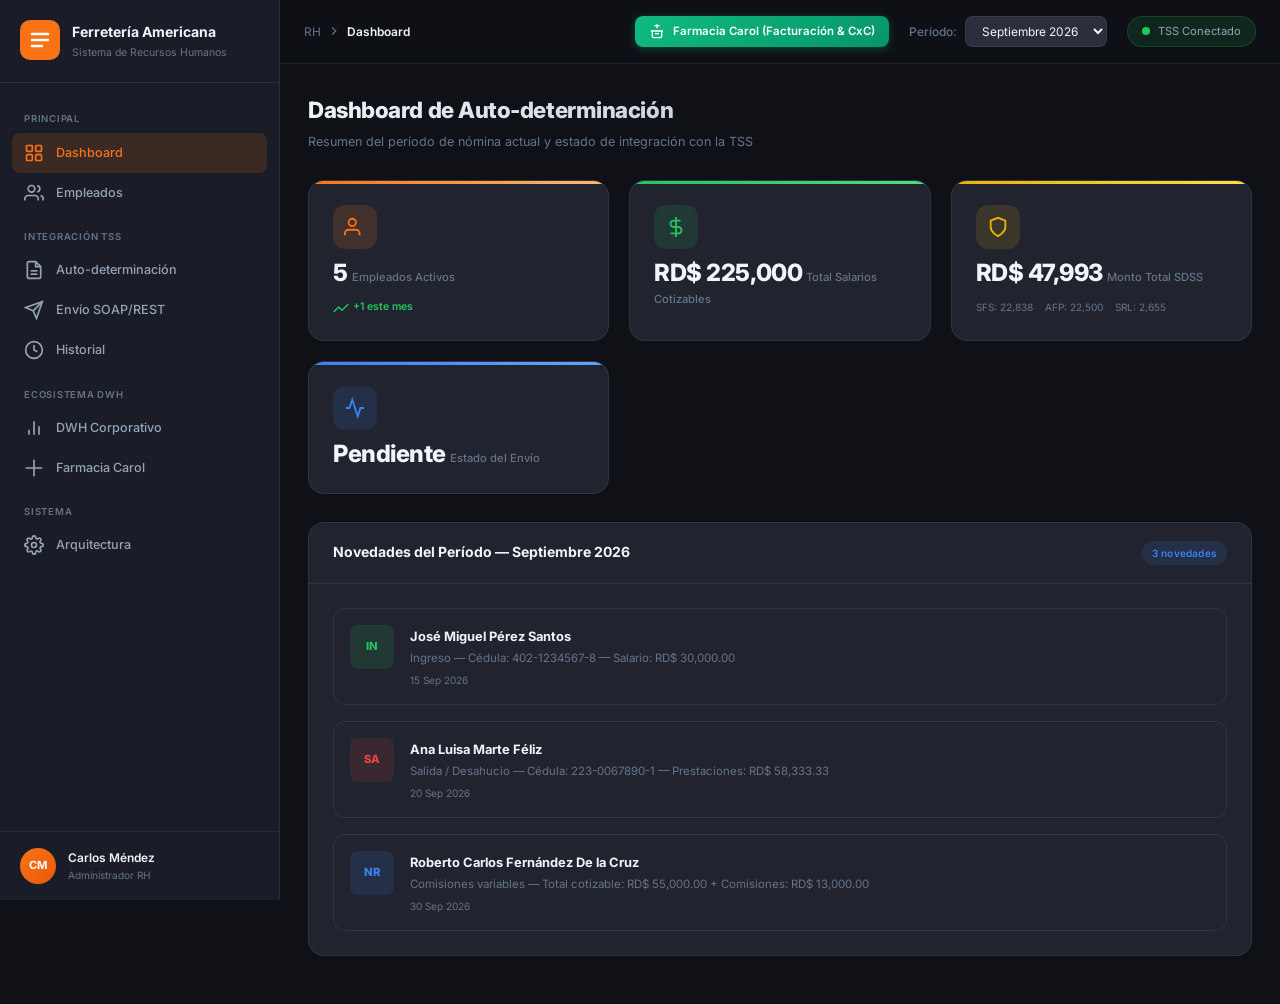
==== commit 2277bb05: "feat: Enlazar DWH corporativo y Farmacia Carol desde el portal principal index.html" ====
--- a/index.html
+++ b/index.html
@@ -53,6 +53,15 @@
       <a href="#" class="nav-item" data-section="historial">
         <svg viewBox="0 0 24 24" fill="none" stroke="currentColor" stroke-width="2"><circle cx="12" cy="12" r="10"/><polyline points="12 6 12 12 16 14"/></svg>
         <span>Historial</span>
+      </a>
+      <div class="nav-section-title">Ecosistema DWH</div>
+      <a href="dwh_dashboard.html" class="nav-item">
+        <svg viewBox="0 0 24 24" fill="none" stroke="currentColor" stroke-width="2"><line x1="18" y1="20" x2="18" y2="10"/><line x1="12" y1="20" x2="12" y2="4"/><line x1="6" y1="20" x2="6" y2="14"/></svg>
+        <span>DWH Corporativo</span>
+      </a>
+      <a href="farmacia_carol.html" class="nav-item">
+        <svg viewBox="0 0 24 24" fill="none" stroke="currentColor" stroke-width="2"><path d="M12 2v20M2 12h20"/></svg>
+        <span>Farmacia Carol</span>
       </a>
       <div class="nav-section-title">Sistema</div>
       <a href="#" class="nav-item" data-section="arquitectura">
